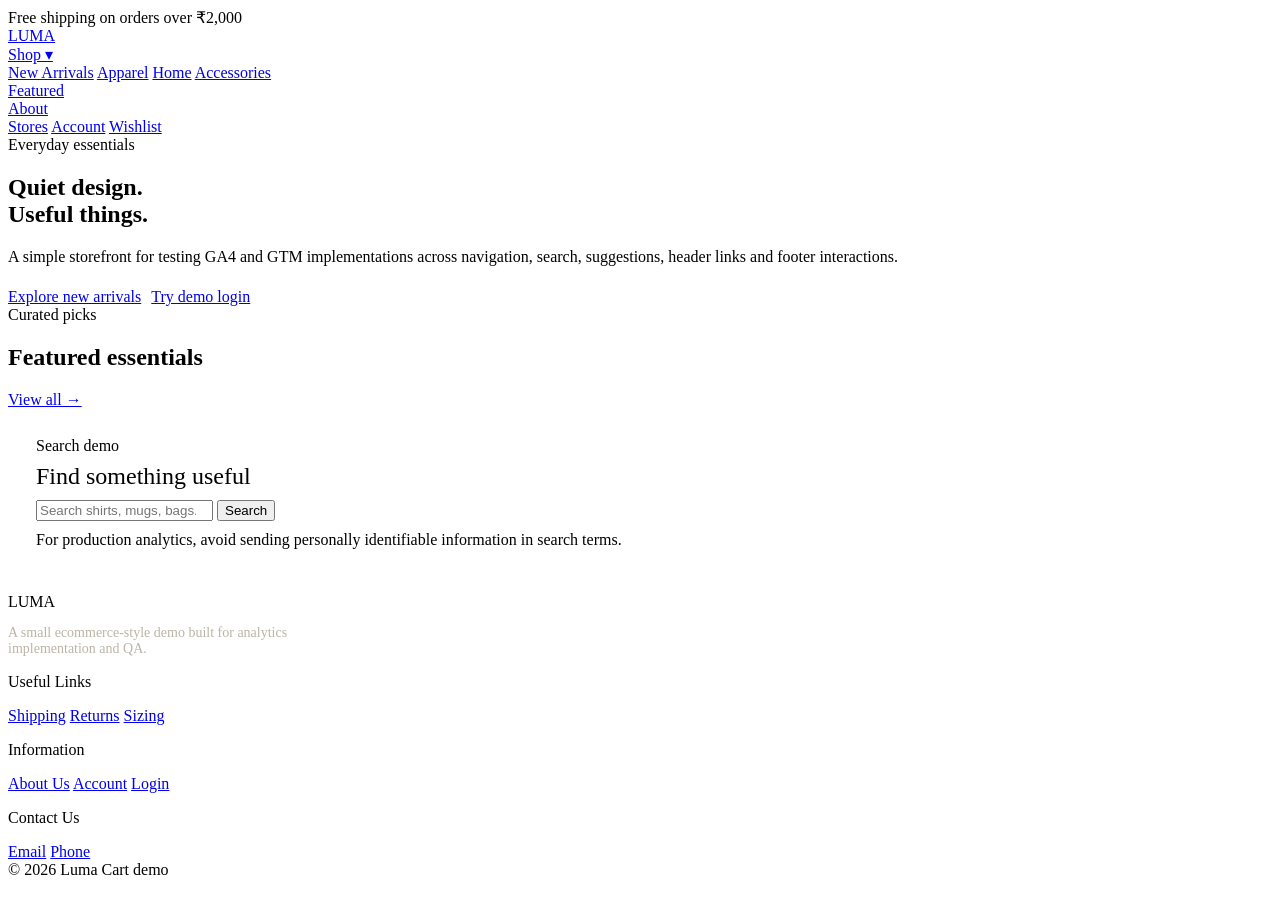
==== index.html @ e2a84440 "added files via upload" ====
<!DOCTYPE html>
<html lang="en">
<head>
  <meta charset="UTF-8">
  <meta name="viewport" content="width=device-width, initial-scale=1.0">
  <title>Luma Cart | Everyday goods, thoughtfully chosen</title>
  <meta name="description" content="A simple ecommerce demo website for GA4 and GTM testing.">

  <!-- dataLayer: keep this before the GTM container loader -->
  <script>
    window.dataLayer = window.dataLayer || [];
    window.dataLayer.push({
      user_id: localStorage.getItem('luma_logged_in') === 'true' ? localStorage.getItem('luma_user_id') : null,
      user_type: localStorage.getItem('luma_logged_in') === 'true' ? 'loggedin' : 'guest',
      page_type: 'homepage'
    });
  </script>

  <!-- Google Tag Manager: replace GTM-XXXXXXX with your container ID -->
  <script>
    (function(w,d,s,l,i){w[l]=w[l]||[];w[l].push({'gtm.start':new Date().getTime(),event:'gtm.js'});var f=d.getElementsByTagName(s)[0],j=d.createElement(s),dl=l!='dataLayer'?'&l='+l:'';j.async=true;j.src='https://www.googletagmanager.com/gtm.js?id='+i+dl;f.parentNode.insertBefore(j,f);})(window,document,'script','dataLayer','GTM-XXXXXXX');
  </script>
  <!-- End Google Tag Manager -->

  <link rel="stylesheet" href="assets/css/style.css">
  <script src="assets/js/app.js" defer></script>
</head>
<body data-page-type="homepage">
  <!-- Google Tag Manager (noscript): replace GTM-XXXXXXX -->
  <noscript><iframe src="https://www.googletagmanager.com/ns.html?id=GTM-XXXXXXX" height="0" width="0" style="display:none;visibility:hidden"></iframe></noscript>

  <div class="announcement">Free shipping on orders over ₹2,000</div>
  <header class="site-header">
    <div class="container header-row">
      <a class="brand" href="index.html" data-header-link="logo" data-header-position="left" data-page-name="homepage">LUMA</a>
      <nav class="nav" aria-label="Main navigation">
        <div class="nav-item">
          <a class="nav-link" href="products.html?category=New%20Arrivals" data-menu-click data-page-name="homepage" data-main-menu-category="Shop" data-main-menu-sub-category="Featured" data-main-menu-tab="New Arrivals">Shop ▾</a>
          <div class="dropdown">
            <a href="products.html?category=New%20Arrivals" data-menu-click data-page-name="homepage" data-main-menu-category="Shop" data-main-menu-sub-category="Featured" data-main-menu-tab="New Arrivals">New Arrivals</a>
            <a href="products.html?category=Apparel" data-menu-click data-page-name="homepage" data-main-menu-category="Shop" data-main-menu-sub-category="Apparel" data-main-menu-tab="All Apparel">Apparel</a>
            <a href="products.html?category=Home" data-menu-click data-page-name="homepage" data-main-menu-category="Shop" data-main-menu-sub-category="Home" data-main-menu-tab="All Home">Home</a>
            <a href="products.html?category=Accessories" data-menu-click data-page-name="homepage" data-main-menu-category="Shop" data-main-menu-sub-category="Accessories" data-main-menu-tab="All Accessories">Accessories</a>
          </div>
        </div>
        <div class="nav-item">
          <a class="nav-link" href="#featured" data-menu-click data-page-name="homepage" data-main-menu-category="Explore" data-main-menu-sub-category="Collections" data-main-menu-tab="Featured">Featured</a>
        </div>
        <div class="nav-item">
          <a class="nav-link" href="#about" data-menu-click data-page-name="homepage" data-main-menu-category="Explore" data-main-menu-sub-category="Brand" data-main-menu-tab="About Luma">About</a>
        </div>
      </nav>
      <div class="header-actions">
        <a class="header-link optional-link" href="products.html" data-header-link="stores" data-header-position="right" data-page-name="homepage">Stores</a>
        <a class="header-link" href="account.html" data-header-link="account" data-header-position="right" data-page-name="homepage">Account</a>
        <a class="header-link optional-link" href="products.html" data-header-link="wishlist" data-header-position="right" data-page-name="homepage">Wishlist</a>
      </div>
    </div>
  </header>

  <main>
    <section class="hero">
      <div class="container hero-grid">
        <div class="hero-copy">
          <span class="kicker">Everyday essentials</span>
          <h1>Quiet design.<br>Useful things.</h1>
          <p>A simple storefront for testing GA4 and GTM implementations across navigation, search, suggestions, header links and footer interactions.</p>
          <div style="display:flex;gap:10px;flex-wrap:wrap;margin-top:22px;">
            <a class="btn" href="products.html?category=New%20Arrivals" data-menu-click data-page-name="homepage" data-main-menu-category="Shop" data-main-menu-sub-category="Featured" data-main-menu-tab="New Arrivals">Explore new arrivals</a>
            <a class="btn btn-secondary" href="login.html" data-header-link="login" data-header-position="hero" data-page-name="homepage">Try demo login</a>
          </div>
        </div>
        <div class="hero-art" aria-label="Decorative product illustration"><div class="hero-art-inner"></div></div>
      </div>
    </section>

    <section class="section" id="featured">
      <div class="container">
        <div class="section-header">
          <div><span class="kicker">Curated picks</span><h2>Featured essentials</h2></div>
          <a class="muted" href="products.html">View all →</a>
        </div>
        <div class="grid-4" id="productGrid"></div>
      </div>
    </section>

    <section class="section" id="about">
      <div class="container">
        <div class="card" style="padding:28px;">
          <span class="kicker">Search demo</span>
          <h2 style="font-family:Georgia,serif;font-weight:500;margin:8px 0 10px;">Find something useful</h2>
          <div class="search-shell">
            <form class="search-form" id="siteSearchForm" role="search">
              <input id="siteSearchInput" name="q" type="search" placeholder="Search shirts, mugs, bags..." autocomplete="off" aria-label="Search products">
              <button class="btn" type="submit">Search</button>
            </form>
            <div class="suggestions" id="searchSuggestions"></div>
          </div>
          <p class="form-note" style="margin-top:10px;">For production analytics, avoid sending personally identifiable information in search terms.</p>
        </div>
      </div>
    </section>
  </main>

  <footer class="site-footer">
    <div class="container footer-grid">
      <div>
        <div class="brand">LUMA</div>
        <p style="color:#bcb5a6;font-size:14px;max-width:280px;">A small ecommerce-style demo built for analytics implementation and QA.</p>
      </div>
      <div>
        <p class="footer-title">Useful Links</p>
        <a class="footer-link" href="products.html" data-footer-link="Shipping" data-footer-position="1" data-footer-section="Useful Links" data-page-name="homepage">Shipping</a>
        <a class="footer-link" href="products.html" data-footer-link="Returns" data-footer-position="2" data-footer-section="Useful Links" data-page-name="homepage">Returns</a>
        <a class="footer-link" href="products.html" data-footer-link="Sizing" data-footer-position="3" data-footer-section="Useful Links" data-page-name="homepage">Sizing</a>
      </div>
      <div>
        <p class="footer-title">Information</p>
        <a class="footer-link" href="#about" data-footer-link="About Us" data-footer-position="1" data-footer-section="Information" data-page-name="homepage">About Us</a>
        <a class="footer-link" href="account.html" data-footer-link="Account" data-footer-position="2" data-footer-section="Information" data-page-name="homepage">Account</a>
        <a class="footer-link" href="login.html" data-footer-link="Login" data-footer-position="3" data-footer-section="Information" data-page-name="homepage">Login</a>
      </div>
      <div>
        <p class="footer-title">Contact Us</p>
        <a class="footer-link" href="mailto:hello@example.com" data-footer-link="Email" data-footer-position="1" data-footer-section="Contact Us" data-page-name="homepage">Email</a>
        <a class="footer-link" href="tel:+910000000000" data-footer-link="Phone" data-footer-position="2" data-footer-section="Contact Us" data-page-name="homepage">Phone</a>
      </div>
    </div>
    <div class="footer-bottom"><div class="container">© 2026 Luma Cart demo</div></div>
  </footer>
  <div class="toast" id="toast" role="status" aria-live="polite"></div>
</body>
</html>
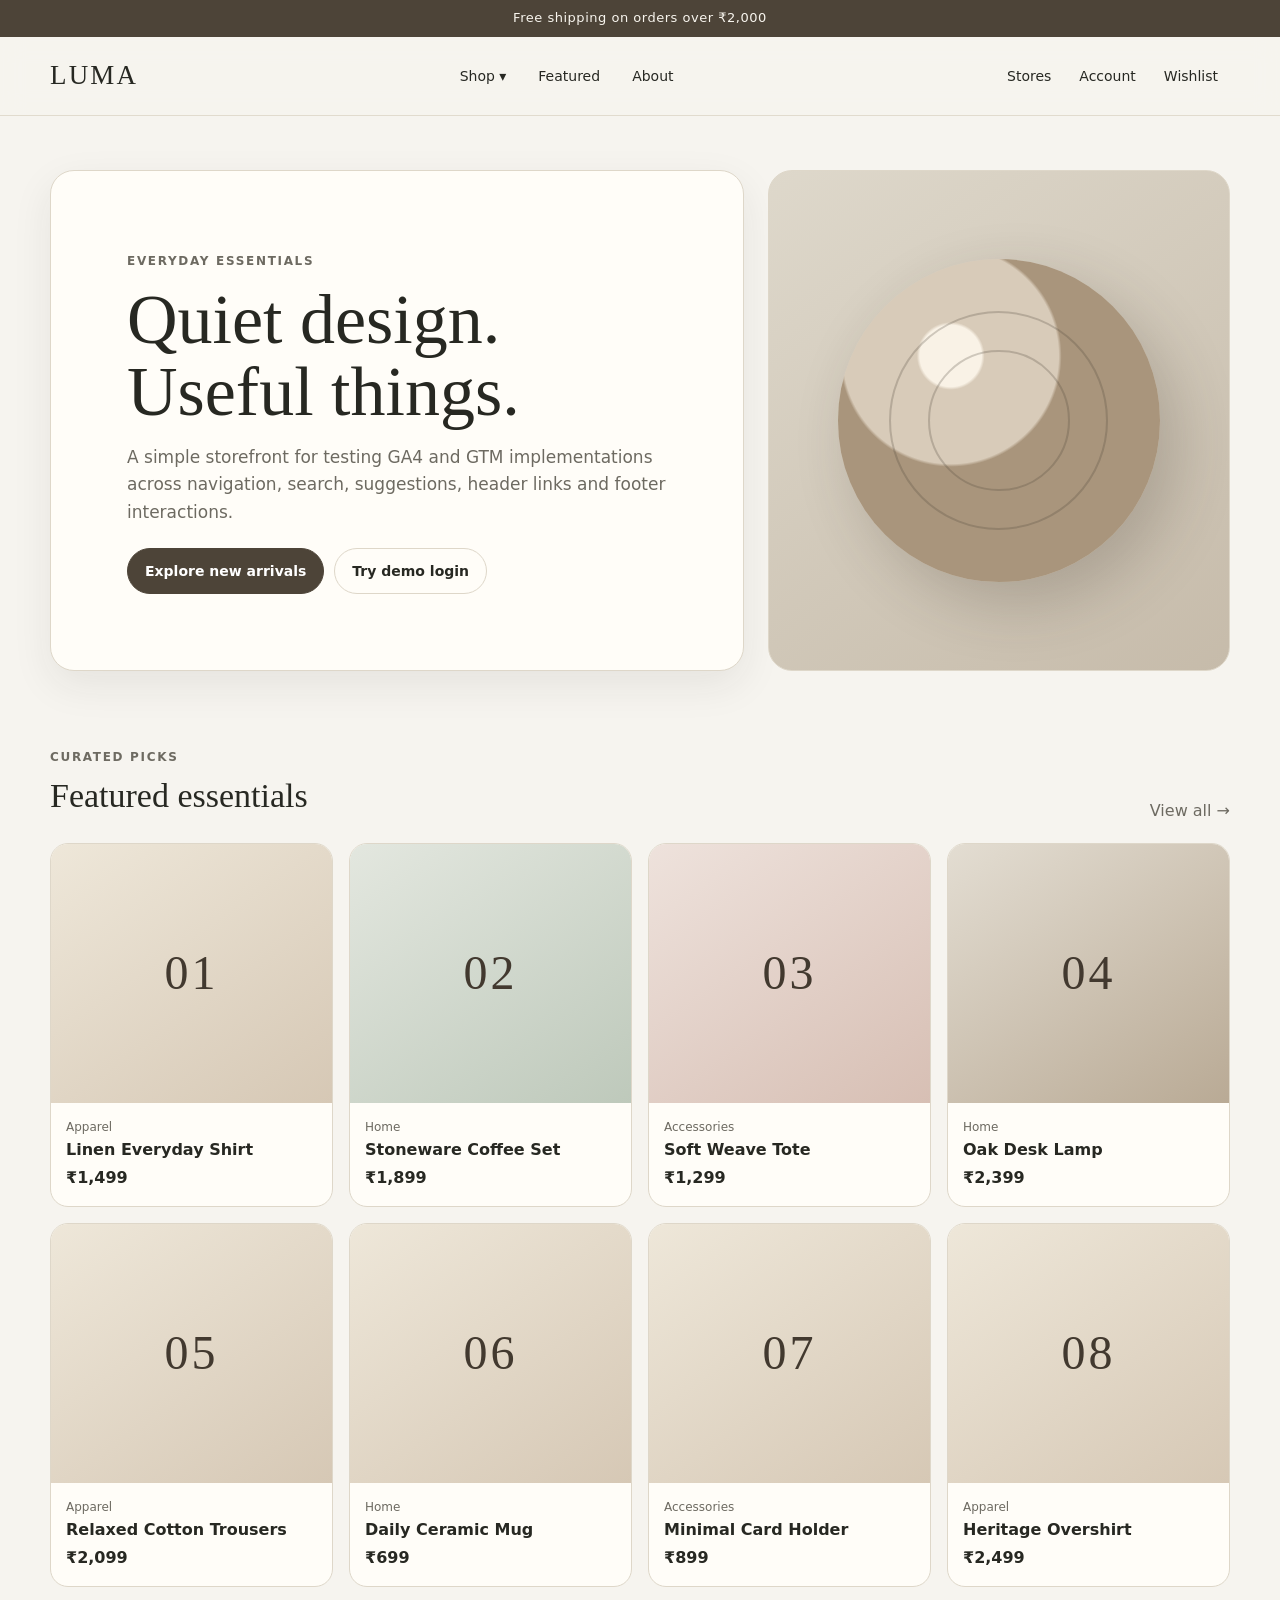
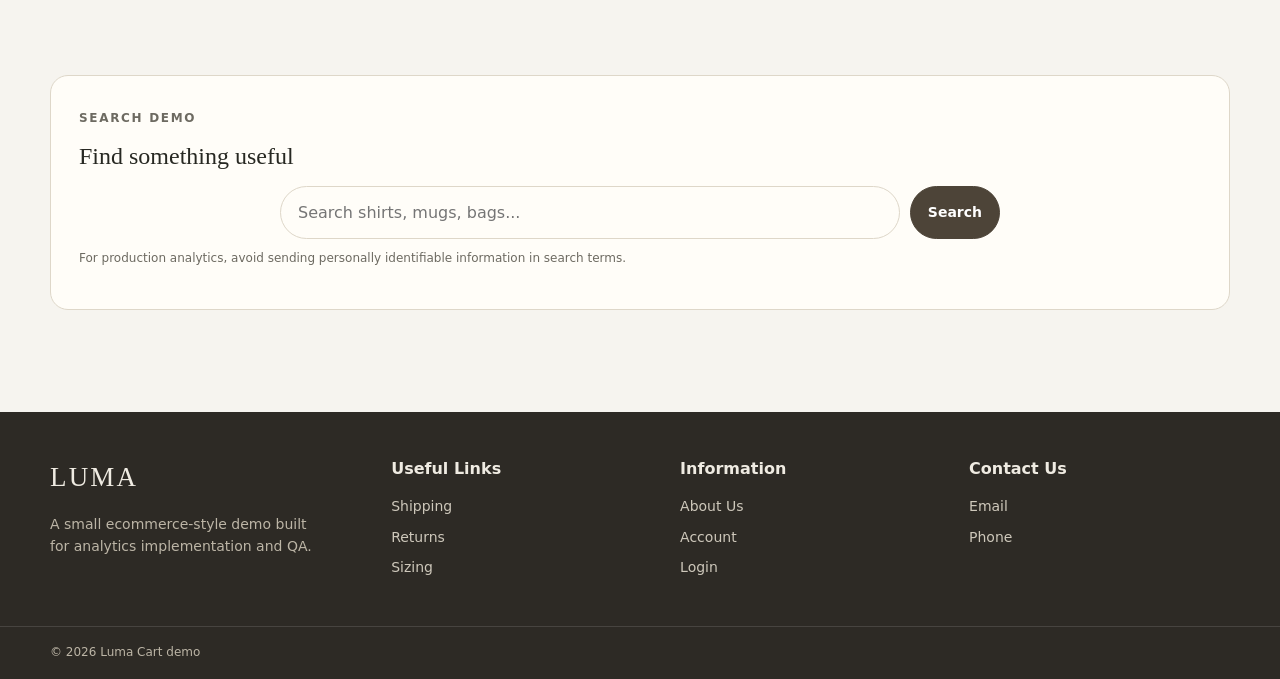
==== commit 004a91ce: "Update index.html" ====
--- a/index.html
+++ b/index.html
@@ -16,11 +16,15 @@
     });
   </script>
 
-  <!-- Google Tag Manager: replace GTM-XXXXXXX with your container ID -->
-  <script>
-    (function(w,d,s,l,i){w[l]=w[l]||[];w[l].push({'gtm.start':new Date().getTime(),event:'gtm.js'});var f=d.getElementsByTagName(s)[0],j=d.createElement(s),dl=l!='dataLayer'?'&l='+l:'';j.async=true;j.src='https://www.googletagmanager.com/gtm.js?id='+i+dl;f.parentNode.insertBefore(j,f);})(window,document,'script','dataLayer','GTM-XXXXXXX');
-  </script>
-  <!-- End Google Tag Manager -->
+  
+    <!-- Google Tag Manager -->
+<script>(function(w,d,s,l,i){w[l]=w[l]||[];w[l].push({'gtm.start':
+new Date().getTime(),event:'gtm.js'});var f=d.getElementsByTagName(s)[0],
+j=d.createElement(s),dl=l!='dataLayer'?'&l='+l:'';j.async=true;j.src=
+'https://www.googletagmanager.com/gtm.js?id='+i+dl;f.parentNode.insertBefore(j,f);
+})(window,document,'script','dataLayer','GTM-KWVHQDHK');</script>
+  
+<!-- End Google Tag Manager -->
 
   <link rel="stylesheet" href="assets/css/style.css">
   <script src="assets/js/app.js" defer></script>
--- a/assets/css/style.css
+++ b/assets/css/style.css
@@ -0,0 +1,288 @@
+:root {
+  --bg: #f6f4ef;
+  --surface: #fffdf8;
+  --surface-2: #eee9de;
+  --text: #272822;
+  --muted: #6d6a61;
+  --accent: #6a5d4d;
+  --accent-dark: #4d4438;
+  --line: #ded7c9;
+  --success: #52705c;
+  --shadow: 0 14px 40px rgba(39, 40, 34, 0.08);
+  --radius: 18px;
+  --max: 1180px;
+}
+
+* { box-sizing: border-box; }
+html { scroll-behavior: smooth; }
+body {
+  margin: 0;
+  font-family: Inter, ui-sans-serif, system-ui, -apple-system, BlinkMacSystemFont, "Segoe UI", sans-serif;
+  color: var(--text);
+  background: var(--bg);
+  line-height: 1.6;
+}
+a { color: inherit; text-decoration: none; }
+button, input { font: inherit; }
+button { cursor: pointer; }
+.container { width: min(var(--max), calc(100% - 40px)); margin-inline: auto; }
+
+.announcement {
+  background: var(--accent-dark);
+  color: #f8f5ee;
+  font-size: 13px;
+  padding: 8px 0;
+  text-align: center;
+  letter-spacing: .04em;
+}
+
+.site-header {
+  position: sticky;
+  top: 0;
+  z-index: 20;
+  background: rgba(246,244,239,.94);
+  backdrop-filter: blur(12px);
+  border-bottom: 1px solid rgba(222,215,201,.85);
+}
+.header-row {
+  min-height: 78px;
+  display: grid;
+  grid-template-columns: auto 1fr auto;
+  align-items: center;
+  gap: 26px;
+}
+.brand {
+  font-family: Georgia, serif;
+  font-size: 27px;
+  letter-spacing: .08em;
+}
+.nav { display: flex; justify-content: center; gap: 8px; }
+.nav-item { position: relative; }
+.nav-link, .header-link {
+  display: inline-flex;
+  align-items: center;
+  gap: 6px;
+  border: 0;
+  background: transparent;
+  color: var(--text);
+  padding: 10px 12px;
+  border-radius: 10px;
+  font-size: 14px;
+}
+.nav-link:hover, .header-link:hover { background: var(--surface-2); }
+.dropdown {
+  position: absolute;
+  top: calc(100% + 8px);
+  left: 0;
+  width: 220px;
+  background: var(--surface);
+  border: 1px solid var(--line);
+  border-radius: 14px;
+  box-shadow: var(--shadow);
+  padding: 8px;
+  display: none;
+}
+.nav-item:hover .dropdown,
+.nav-item:focus-within .dropdown { display: block; }
+.dropdown a {
+  display: block;
+  padding: 10px 11px;
+  border-radius: 9px;
+  font-size: 14px;
+}
+.dropdown a:hover { background: var(--surface-2); }
+.header-actions { display: flex; align-items: center; gap: 4px; justify-content: flex-end; }
+
+.hero { padding: 54px 0 28px; }
+.hero-grid {
+  display: grid;
+  grid-template-columns: 1.2fr .8fr;
+  gap: 24px;
+  align-items: stretch;
+}
+.hero-copy {
+  background: var(--surface);
+  border: 1px solid var(--line);
+  border-radius: 24px;
+  padding: clamp(34px, 6vw, 76px);
+  box-shadow: var(--shadow);
+}
+.kicker {
+  display: inline-block;
+  color: var(--muted);
+  text-transform: uppercase;
+  letter-spacing: .14em;
+  font-size: 12px;
+  font-weight: 700;
+}
+h1 {
+  margin: 12px 0 14px;
+  font-family: Georgia, serif;
+  font-weight: 500;
+  font-size: clamp(40px, 6vw, 70px);
+  line-height: 1.02;
+}
+.hero-copy p { max-width: 640px; color: var(--muted); font-size: 17px; }
+.hero-art {
+  border-radius: 24px;
+  border: 1px solid var(--line);
+  background: linear-gradient(145deg, #ded8cb, #c6bbaa);
+  min-height: 390px;
+  display: grid;
+  place-items: center;
+  overflow: hidden;
+}
+.hero-art-inner {
+  width: 70%; aspect-ratio: 1;
+  border-radius: 50%;
+  background: radial-gradient(circle at 35% 30%, #f9f2e6 0 10%, #d8cbb9 11% 35%, #a9957c 36% 100%);
+  box-shadow: 18px 22px 60px rgba(55,47,36,.22);
+  position: relative;
+}
+.hero-art-inner::before,
+.hero-art-inner::after {
+  content: "";
+  position: absolute;
+  border-radius: 999px;
+  border: 2px solid rgba(77,68,56,.25);
+}
+.hero-art-inner::before { inset: 16%; }
+.hero-art-inner::after { inset: 28%; }
+
+.section { padding: 44px 0; }
+.section-header { display:flex; align-items:end; justify-content:space-between; gap: 20px; margin-bottom: 20px; }
+.section-header h2 { font-family: Georgia, serif; font-size: 34px; font-weight: 500; margin: 0; }
+.muted { color: var(--muted); }
+
+.grid-4 { display:grid; grid-template-columns: repeat(4, 1fr); gap: 16px; }
+.grid-3 { display:grid; grid-template-columns: repeat(3, 1fr); gap: 18px; }
+.card {
+  background: var(--surface);
+  border: 1px solid var(--line);
+  border-radius: var(--radius);
+  overflow: hidden;
+}
+.product-card { transition: transform .2s ease, box-shadow .2s ease; }
+.product-card:hover { transform: translateY(-3px); box-shadow: var(--shadow); }
+.product-art {
+  aspect-ratio: 1 / .92;
+  display:grid;
+  place-items:center;
+  font-family: Georgia, serif;
+  color: #42392f;
+  font-size: 48px;
+  letter-spacing: .06em;
+  background: linear-gradient(145deg, #eee7d9, #d6c8b5);
+}
+.product-card:nth-child(2) .product-art { background: linear-gradient(145deg, #e3e7df, #bec9bb); }
+.product-card:nth-child(3) .product-art { background: linear-gradient(145deg, #eee2dc, #d7bfb4); }
+.product-card:nth-child(4) .product-art { background: linear-gradient(145deg, #e3ddd2, #b9aa95); }
+.product-info { padding: 15px; }
+.product-info h3 { margin: 0 0 3px; font-size: 16px; }
+.price { font-weight: 700; }
+.tag { font-size: 12px; color: var(--muted); }
+
+.btn {
+  display:inline-flex;
+  justify-content:center;
+  align-items:center;
+  gap:8px;
+  border:1px solid var(--accent-dark);
+  background: var(--accent-dark);
+  color:#fff;
+  border-radius: 999px;
+  padding: 11px 17px;
+  font-weight: 600;
+  font-size: 14px;
+}
+.btn:hover { filter: brightness(.95); }
+.btn-secondary { background: transparent; color: var(--text); border-color: var(--line); }
+.btn-full { width: 100%; }
+
+.search-shell { position: relative; max-width: 720px; margin-inline:auto; }
+.search-form { display:flex; gap: 10px; }
+.search-form input {
+  flex:1;
+  min-width:0;
+  border:1px solid var(--line);
+  border-radius:999px;
+  padding: 13px 17px;
+  background: var(--surface);
+  outline: none;
+}
+.search-form input:focus { border-color: var(--accent); box-shadow: 0 0 0 3px rgba(106,93,77,.11); }
+.suggestions {
+  position:absolute; left:0; right:86px; top:52px;
+  background:var(--surface);
+  border:1px solid var(--line);
+  border-radius:14px;
+  box-shadow:var(--shadow);
+  overflow:hidden;
+  display:none;
+  z-index:25;
+}
+.suggestion-btn { width:100%; text-align:left; border:0; background:transparent; padding:11px 14px; }
+.suggestion-btn:hover { background:var(--surface-2); }
+
+.page-hero { padding: 52px 0 24px; }
+.page-hero h1 { font-size: 52px; }
+.filter-row { display:flex; flex-wrap:wrap; gap:8px; margin-bottom:22px; }
+.filter { padding:8px 12px; border:1px solid var(--line); border-radius:999px; background:var(--surface); font-size:13px; }
+.filter.active { background:var(--accent-dark); color:#fff; border-color:var(--accent-dark); }
+
+.detail-grid { display:grid; grid-template-columns: 1fr 1fr; gap: 34px; padding: 48px 0; }
+.detail-art { border:1px solid var(--line); border-radius:24px; min-height:520px; display:grid; place-items:center; background:linear-gradient(145deg,#ece5d7,#cdbda8); }
+.detail-art .product-art { width:70%; border-radius:22px; aspect-ratio:1; font-size:80px; box-shadow: var(--shadow); }
+.detail-content { padding: 18px 0; }
+.detail-content h1 { font-size: 52px; margin-bottom:8px; }
+.detail-price { font-size: 22px; margin: 12px 0 22px; }
+.detail-content ul { padding-left:20px; color:var(--muted); }
+
+.form-card { width:min(520px,100%); margin:50px auto; padding:28px; }
+.form-card h1 { font-size:42px; }
+.form-group { margin-bottom:15px; }
+.form-group label { display:block; font-size:13px; font-weight:700; margin-bottom:6px; }
+.form-group input {
+  width:100%; padding:12px 13px; border:1px solid var(--line); border-radius:12px; background:#fff;
+}
+.form-note { font-size:12px; color:var(--muted); }
+.alert { margin:12px 0; padding:11px 12px; border-radius:10px; background:#eee9de; display:none; }
+.alert.success { background:#e4ede5; color:#405946; }
+
+.account-grid { display:grid; grid-template-columns: .9fr 1.1fr; gap:18px; }
+.stat-card { padding:22px; }
+.stat-value { font-family:Georgia,serif; font-size:34px; }
+
+.site-footer { margin-top:58px; background:#2d2a25; color:#efebe2; }
+.footer-grid { display:grid; grid-template-columns: 1.2fr 1fr 1fr 1fr; gap:28px; padding: 44px 0; }
+.footer-title { margin:0 0 10px; font-weight:700; }
+.footer-link { display:block; color:#cec8bb; padding:4px 0; font-size:14px; }
+.footer-link:hover { color:#fff; }
+.footer-bottom { border-top:1px solid rgba(255,255,255,.12); padding:16px 0; color:#bcb5a6; font-size:12px; }
+
+.toast {
+  position: fixed; right: 18px; bottom: 18px; z-index: 40;
+  background: #2d2a25; color:#fff; padding:12px 15px; border-radius:12px;
+  box-shadow: var(--shadow); display:none; max-width:360px; font-size:13px;
+}
+
+@media (max-width: 980px) {
+  .header-row { grid-template-columns: 1fr auto; }
+  .nav { grid-column: 1/-1; grid-row: 2; justify-content:flex-start; overflow:auto; padding-bottom:10px; }
+  .hero-grid, .detail-grid, .account-grid { grid-template-columns:1fr; }
+  .grid-4 { grid-template-columns:repeat(2,1fr); }
+  .footer-grid { grid-template-columns:repeat(2,1fr); }
+}
+@media (max-width: 620px) {
+  .container { width:min(var(--max), calc(100% - 24px)); }
+  .header-row { gap:10px; }
+  .brand { font-size:22px; }
+  .header-actions .optional-link { display:none; }
+  .grid-3, .grid-4 { grid-template-columns:1fr 1fr; }
+  .footer-grid { grid-template-columns:1fr; }
+  .hero-copy { padding:30px; }
+  .hero-art { min-height:280px; }
+  .search-form { flex-direction:column; }
+  .search-form .btn { width:100%; }
+  .suggestions { right:0; top:104px; }
+}
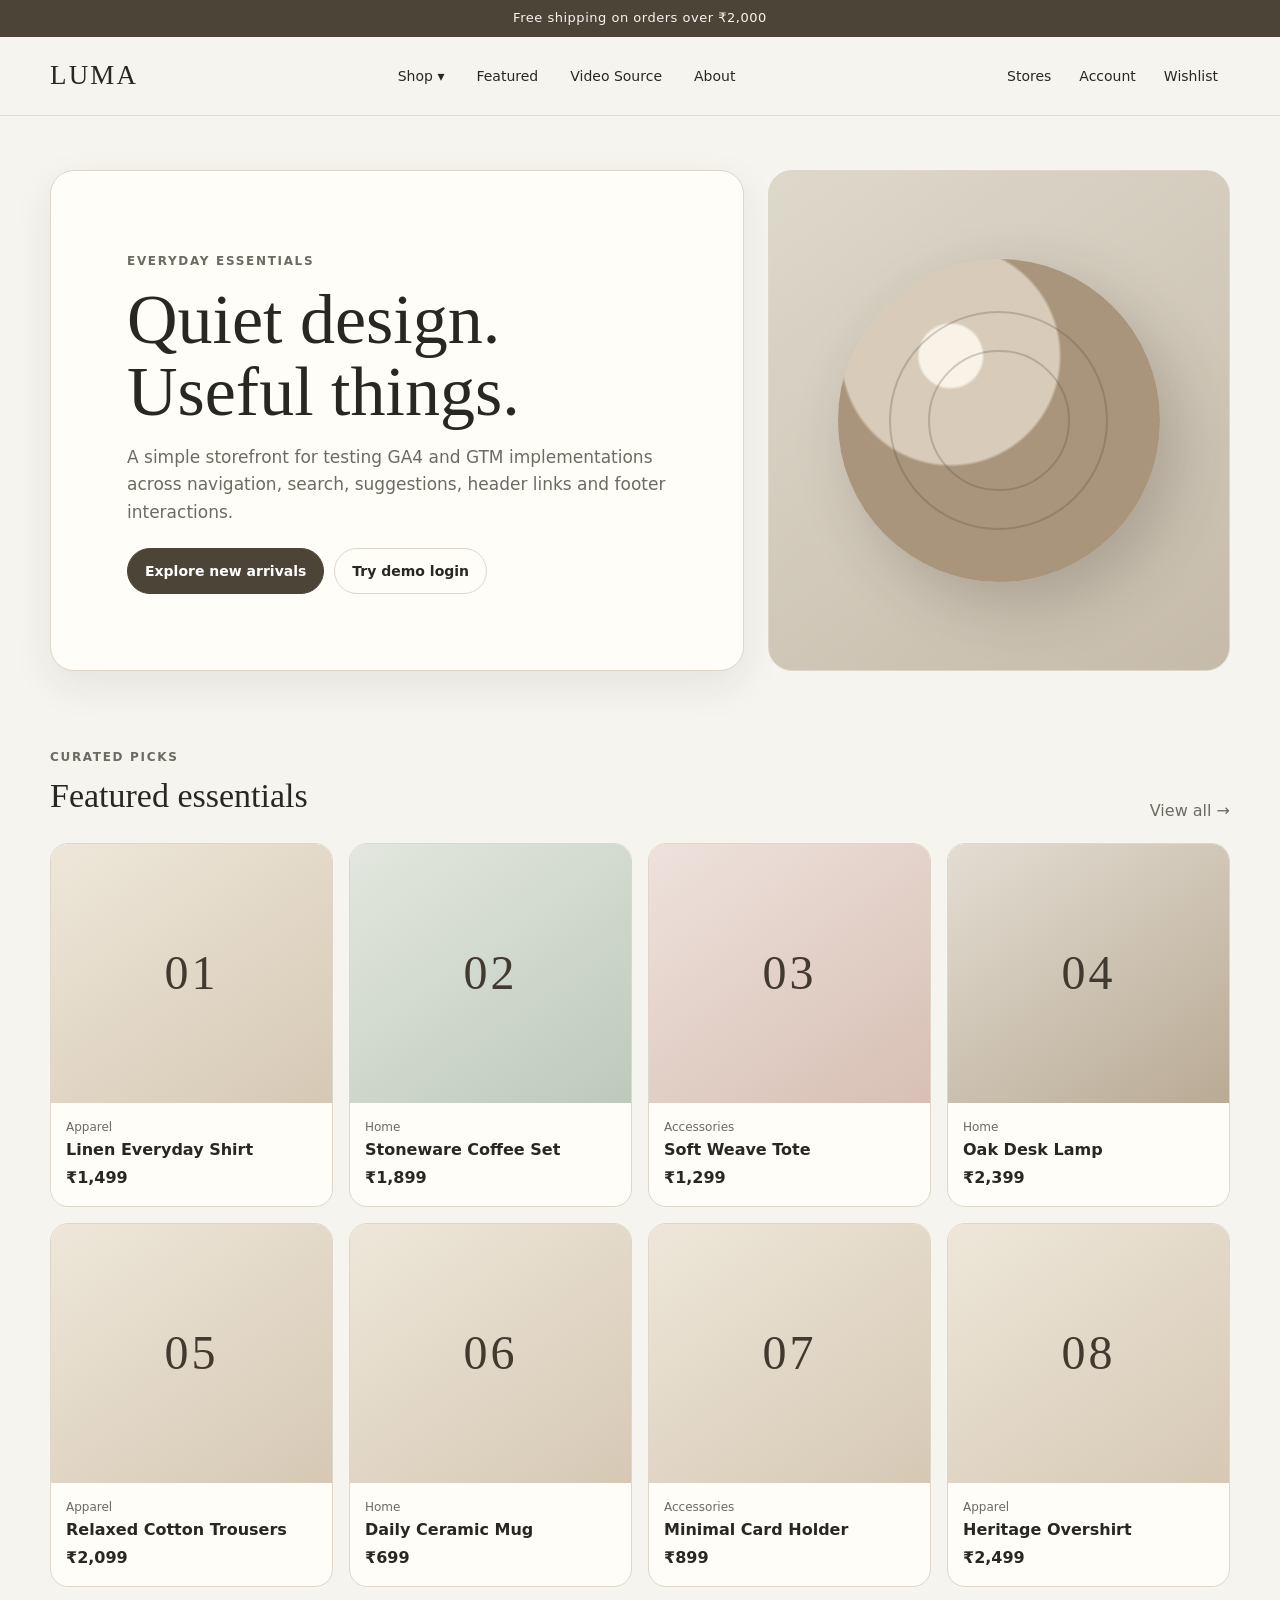
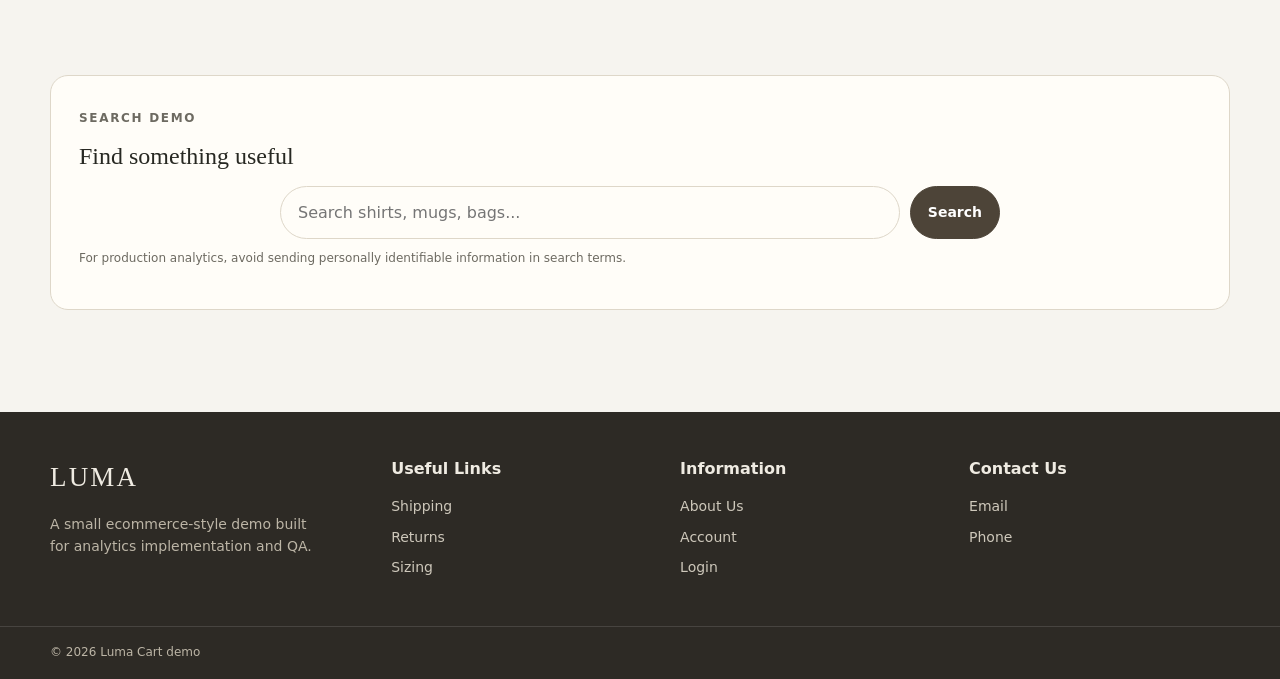
==== commit 455a800d: "Update index.html added video src at line 55" ====
--- a/index.html
+++ b/index.html
@@ -49,6 +49,9 @@
         </div>
         <div class="nav-item">
           <a class="nav-link" href="#featured" data-menu-click data-page-name="homepage" data-main-menu-category="Explore" data-main-menu-sub-category="Collections" data-main-menu-tab="Featured">Featured</a>
+        </div>
+        <div class="nav-item">
+          <a class="nav-link" href="video.html">Video Source</a>
         </div>
         <div class="nav-item">
           <a class="nav-link" href="#about" data-menu-click data-page-name="homepage" data-main-menu-category="Explore" data-main-menu-sub-category="Brand" data-main-menu-tab="About Luma">About</a>
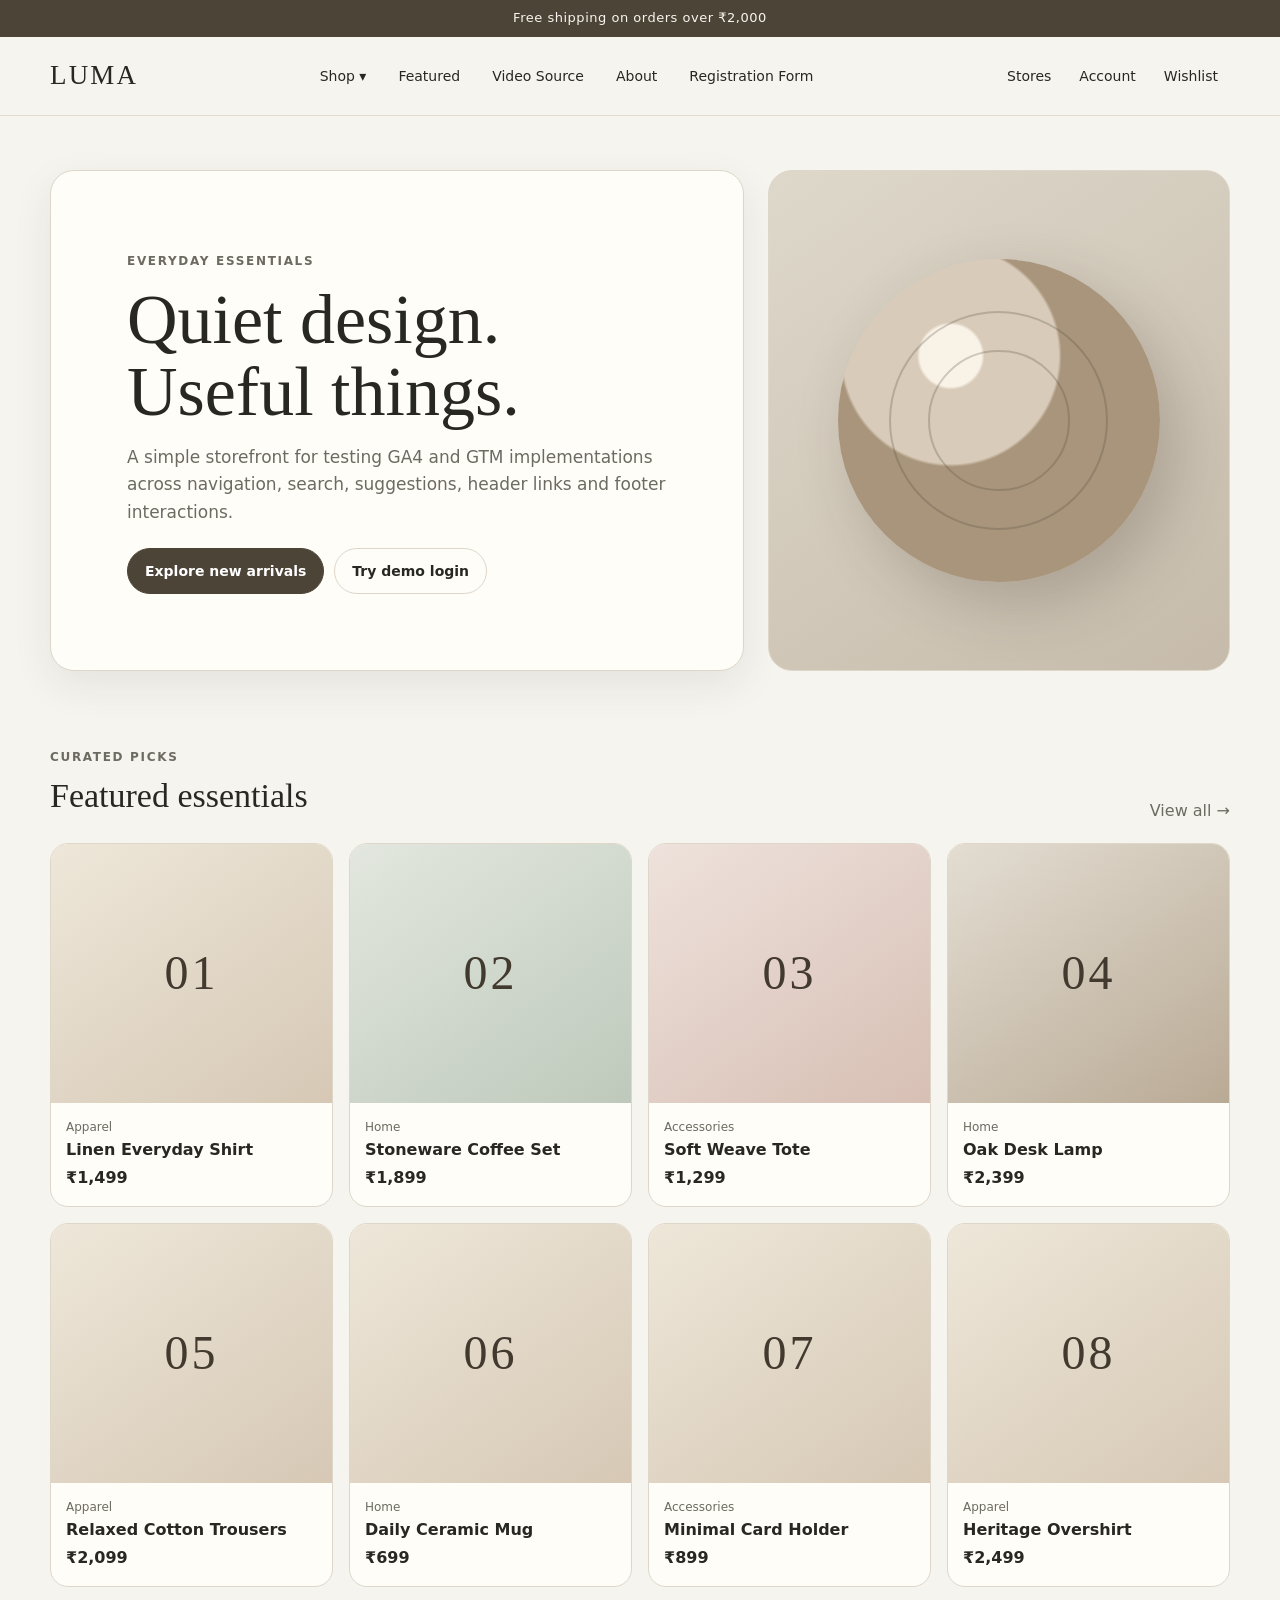
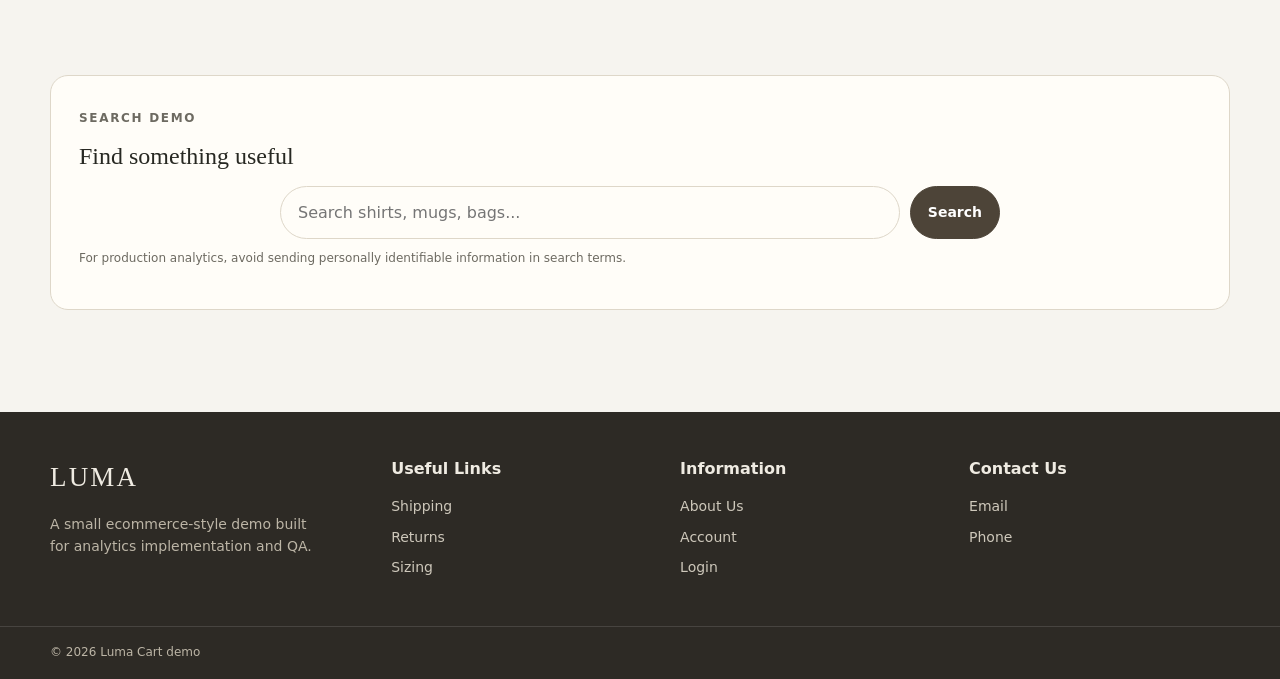
==== commit 18a10058: "Update index.html added the registration page into the menu" ====
--- a/index.html
+++ b/index.html
@@ -50,11 +50,12 @@
         <div class="nav-item">
           <a class="nav-link" href="#featured" data-menu-click data-page-name="homepage" data-main-menu-category="Explore" data-main-menu-sub-category="Collections" data-main-menu-tab="Featured">Featured</a>
         </div>
+        <a class="nav-link" href="video.html" data-menu-click data-page-name="homepage" data-main-menu-category="Video Source" data-main-menu-sub-category="Video" data-main-menu-tab="Video Source">Video Source</a>
         <div class="nav-item">
-          <a class="nav-link" href="video.html">Video Source</a>
+          <a class="nav-link" href="#about" data-menu-click data-page-name="homepage" data-main-menu-category="Explore" data-main-menu-sub-category="Brand" data-main-menu-tab="About Luma">About</a>
         </div>
         <div class="nav-item">
-          <a class="nav-link" href="#about" data-menu-click data-page-name="homepage" data-main-menu-category="Explore" data-main-menu-sub-category="Brand" data-main-menu-tab="About Luma">About</a>
+          <a class="nav-link" href="registration.html" data-menu-click data-page-name="homepage" data-main-menu-category="Registration form" data-main-menu-sub-category="Brand" data-main-menu-tab="Register Luma">Registration Form</a>
         </div>
       </nav>
       <div class="header-actions">
